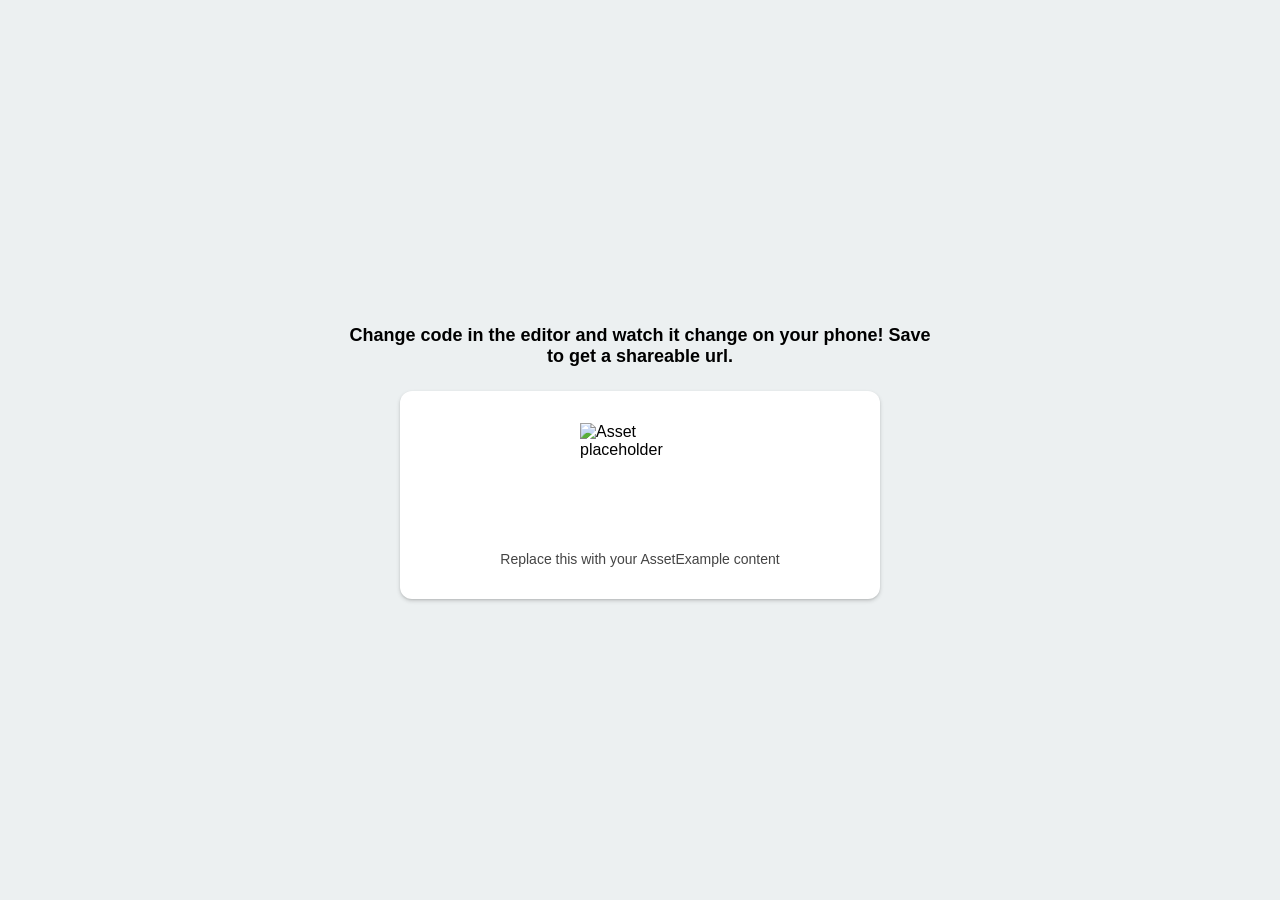
==== index.html @ 49561704 "Add initial HTML structure and styles for the app" ====
<!DOCTYPE html>
<html lang="en">
<head>
  <meta charset="UTF-8" />
  <meta name="viewport" content="width=device-width, initial-scale=1.0" />
  <title>My App</title>
  <style>
    /* Reset-ish */
    * {
      box-sizing: border-box;
    }
    html, body {
      margin: 0;
      padding: 0;
      height: 100%;
    }

    /* Equivalent of: container { flex:1, justifyContent:'center', backgroundColor:'#ecf0f1', padding:8 } */
    .container {
      min-height: 100vh;
      display: flex;
      flex-direction: column;
      justify-content: center;
      align-items: center;
      background-color: #ecf0f1;
      padding: 8px;
      font-family: -apple-system, BlinkMacSystemFont, "Segoe UI", Roboto, Helvetica, Arial, sans-serif;
    }

    /* Equivalent of: paragraph { margin:24, fontSize:18, fontWeight:'bold', textAlign:'center' } */
    .paragraph {
      margin: 24px;
      font-size: 18px;
      font-weight: bold;
      text-align: center;
      max-width: 600px;
    }

    /* Equivalent of react-native-paper's <Card> */
    .card {
      background-color: #ffffff;
      border-radius: 12px;
      padding: 16px;
      width: 100%;
      max-width: 480px;
      box-shadow: 0 2px 4px rgba(0, 0, 0, 0.15), 0 1px 2px rgba(0, 0, 0, 0.1);
    }

    /* Placeholder styling for the AssetExample content — replace with your real markup */
    .asset-example {
      display: flex;
      flex-direction: column;
      align-items: center;
      gap: 8px;
      padding: 16px;
    }
    .asset-example img {
      width: 120px;
      height: 120px;
      object-fit: contain;
    }
    .asset-example p {
      margin: 0;
      font-size: 14px;
      color: #444;
      text-align: center;
    }
  </style>
</head>
<body>
  <div class="container">
    <p class="paragraph">
      Change code in the editor and watch it change on your phone! Save to get a shareable url.
    </p>

    <div class="card">
      <!--
        TODO: This is a placeholder for your <AssetExample /> component.
        Paste the markup/logic from components/AssetExample.js here,
        translated from React Native (Image, Text, View) to HTML
        (img, p, div). Send me that file's contents and I can do the
        conversion for you directly.
      -->
      <div class="asset-example">
        <img src="https://via.placeholder.com/120?text=Asset" alt="Asset placeholder" />
        <p>Replace this with your AssetExample content</p>
      </div>
    </div>
  </div>
</body>
</html>
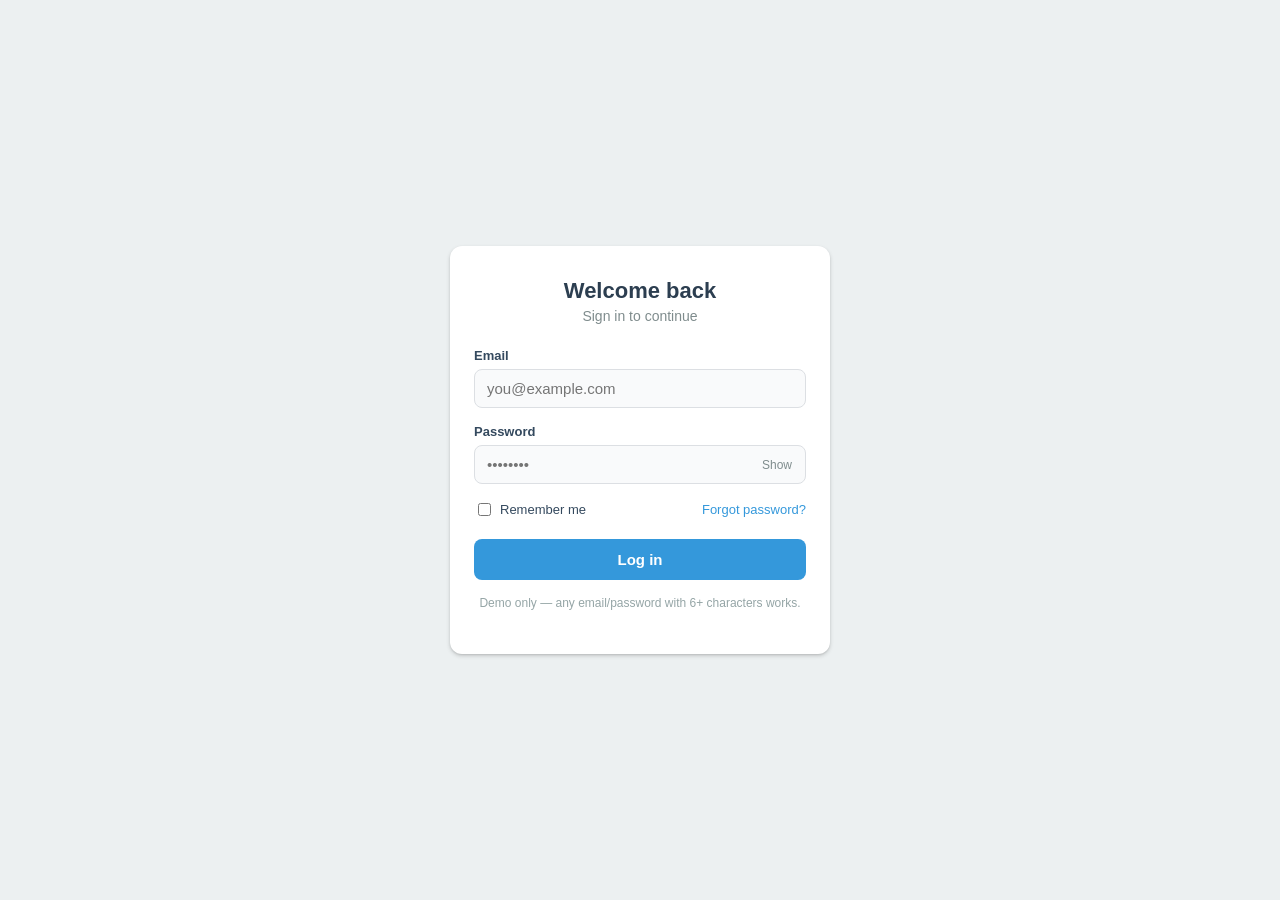
==== commit 0a800f60: "Enhance login functionality and UI Updated the title and added a login form with error handling and " ====
--- a/index.html
+++ b/index.html
@@ -3,9 +3,8 @@
 <head>
   <meta charset="UTF-8" />
   <meta name="viewport" content="width=device-width, initial-scale=1.0" />
-  <title>My App</title>
+  <title>My App — Login</title>
   <style>
-    /* Reset-ish */
     * {
       box-sizing: border-box;
     }
@@ -15,7 +14,6 @@
       height: 100%;
     }
 
-    /* Equivalent of: container { flex:1, justifyContent:'center', backgroundColor:'#ecf0f1', padding:8 } */
     .container {
       min-height: 100vh;
       display: flex;
@@ -27,65 +25,363 @@
       font-family: -apple-system, BlinkMacSystemFont, "Segoe UI", Roboto, Helvetica, Arial, sans-serif;
     }
 
-    /* Equivalent of: paragraph { margin:24, fontSize:18, fontWeight:'bold', textAlign:'center' } */
-    .paragraph {
-      margin: 24px;
-      font-size: 18px;
-      font-weight: bold;
-      text-align: center;
-      max-width: 600px;
-    }
-
-    /* Equivalent of react-native-paper's <Card> */
     .card {
       background-color: #ffffff;
       border-radius: 12px;
-      padding: 16px;
+      padding: 32px 24px;
       width: 100%;
-      max-width: 480px;
+      max-width: 380px;
       box-shadow: 0 2px 4px rgba(0, 0, 0, 0.15), 0 1px 2px rgba(0, 0, 0, 0.1);
     }
 
-    /* Placeholder styling for the AssetExample content — replace with your real markup */
-    .asset-example {
+    .title {
+      margin: 0 0 4px;
+      font-size: 22px;
+      font-weight: bold;
+      text-align: center;
+      color: #2c3e50;
+    }
+
+    .subtitle {
+      margin: 0 0 24px;
+      font-size: 14px;
+      text-align: center;
+      color: #7f8c8d;
+    }
+
+    .field {
+      margin-bottom: 16px;
+    }
+
+    .field label {
+      display: block;
+      font-size: 13px;
+      font-weight: 600;
+      color: #34495e;
+      margin-bottom: 6px;
+    }
+
+    .input-wrap {
+      position: relative;
+    }
+
+    .field input {
+      width: 100%;
+      padding: 10px 12px;
+      font-size: 15px;
+      border: 1px solid #dcdfe3;
+      border-radius: 8px;
+      background-color: #f9fafb;
+      outline: none;
+      transition: border-color 0.15s ease;
+    }
+
+    .field input:focus {
+      border-color: #3498db;
+      background-color: #ffffff;
+    }
+
+    .field input.error {
+      border-color: #e74c3c;
+    }
+
+    .toggle-visibility {
+      position: absolute;
+      right: 10px;
+      top: 50%;
+      transform: translateY(-50%);
+      background: none;
+      border: none;
+      cursor: pointer;
+      font-size: 12px;
+      color: #7f8c8d;
+      padding: 4px;
+    }
+
+    .row {
       display: flex;
-      flex-direction: column;
       align-items: center;
-      gap: 8px;
-      padding: 16px;
-    }
-    .asset-example img {
-      width: 120px;
-      height: 120px;
-      object-fit: contain;
-    }
-    .asset-example p {
-      margin: 0;
+      justify-content: space-between;
+      margin-bottom: 20px;
+      font-size: 13px;
+    }
+
+    .remember {
+      display: flex;
+      align-items: center;
+      gap: 6px;
+      color: #34495e;
+    }
+
+    .forgot-link {
+      color: #3498db;
+      text-decoration: none;
+      cursor: pointer;
+      background: none;
+      border: none;
+      font-size: 13px;
+      padding: 0;
+    }
+    .forgot-link:hover {
+      text-decoration: underline;
+    }
+
+    .error-message {
+      background-color: #fdecea;
+      color: #c0392b;
+      font-size: 13px;
+      padding: 8px 12px;
+      border-radius: 8px;
+      margin-bottom: 16px;
+      display: none;
+    }
+    .error-message.visible {
+      display: block;
+    }
+
+    button.submit {
+      width: 100%;
+      padding: 12px;
+      font-size: 15px;
+      font-weight: 600;
+      color: #ffffff;
+      background-color: #3498db;
+      border: none;
+      border-radius: 8px;
+      cursor: pointer;
+      transition: background-color 0.15s ease;
+    }
+    button.submit:hover {
+      background-color: #2f88c4;
+    }
+    button.submit:active {
+      background-color: #2874a6;
+    }
+    button.submit:disabled {
+      background-color: #a9cbe0;
+      cursor: not-allowed;
+    }
+
+    .hint {
+      margin-top: 16px;
+      font-size: 12px;
+      text-align: center;
+      color: #95a5a6;
+    }
+
+    /* Logged-in view */
+    .welcome-card {
+      text-align: center;
+    }
+    .avatar {
+      width: 64px;
+      height: 64px;
+      border-radius: 50%;
+      background-color: #3498db;
+      color: #fff;
+      display: flex;
+      align-items: center;
+      justify-content: center;
+      font-size: 24px;
+      font-weight: bold;
+      margin: 0 auto 16px;
+    }
+    .welcome-title {
+      font-size: 20px;
+      font-weight: bold;
+      color: #2c3e50;
+      margin: 0 0 4px;
+    }
+    .welcome-email {
       font-size: 14px;
-      color: #444;
-      text-align: center;
+      color: #7f8c8d;
+      margin: 0 0 24px;
+    }
+    button.logout {
+      width: 100%;
+      padding: 10px;
+      font-size: 14px;
+      font-weight: 600;
+      color: #e74c3c;
+      background-color: #fdecea;
+      border: none;
+      border-radius: 8px;
+      cursor: pointer;
+    }
+    button.logout:hover {
+      background-color: #fadbd8;
+    }
+
+    [hidden] {
+      display: none !important;
     }
   </style>
 </head>
 <body>
   <div class="container">
-    <p class="paragraph">
-      Change code in the editor and watch it change on your phone! Save to get a shareable url.
-    </p>
-
-    <div class="card">
-      <!--
-        TODO: This is a placeholder for your <AssetExample /> component.
-        Paste the markup/logic from components/AssetExample.js here,
-        translated from React Native (Image, Text, View) to HTML
-        (img, p, div). Send me that file's contents and I can do the
-        conversion for you directly.
-      -->
-      <div class="asset-example">
-        <img src="https://via.placeholder.com/120?text=Asset" alt="Asset placeholder" />
-        <p>Replace this with your AssetExample content</p>
-      </div>
+
+    <!-- Login view -->
+    <div class="card" id="loginCard">
+      <p class="title">Welcome back</p>
+      <p class="subtitle">Sign in to continue</p>
+
+      <div class="error-message" id="formError"></div>
+
+      <form id="loginForm" novalidate>
+        <div class="field">
+          <label for="email">Email</label>
+          <input type="email" id="email" placeholder="you@example.com" autocomplete="username" />
+        </div>
+
+        <div class="field">
+          <label for="password">Password</label>
+          <div class="input-wrap">
+            <input type="password" id="password" placeholder="••••••••" autocomplete="current-password" />
+            <button type="button" class="toggle-visibility" id="togglePassword">Show</button>
+          </div>
+        </div>
+
+        <div class="row">
+          <label class="remember">
+            <input type="checkbox" id="rememberMe" />
+            Remember me
+          </label>
+          <button type="button" class="forgot-link" id="forgotLink">Forgot password?</button>
+        </div>
+
+        <button type="submit" class="submit" id="submitBtn">Log in</button>
+      </form>
+
+      <p class="hint">Demo only — any email/password with 6+ characters works.</p>
     </div>
+
+    <!-- Logged-in view -->
+    <div class="card welcome-card" id="welcomeCard" hidden>
+      <div class="avatar" id="avatarInitial">?</div>
+      <p class="welcome-title">You're logged in</p>
+      <p class="welcome-email" id="welcomeEmail"></p>
+      <button class="logout" id="logoutBtn">Log out</button>
+    </div>
+
   </div>
+
+  <script>
+    const loginCard = document.getElementById('loginCard');
+    const welcomeCard = document.getElementById('welcomeCard');
+    const loginForm = document.getElementById('loginForm');
+    const emailInput = document.getElementById('email');
+    const passwordInput = document.getElementById('password');
+    const togglePasswordBtn = document.getElementById('togglePassword');
+    const submitBtn = document.getElementById('submitBtn');
+    const formError = document.getElementById('formError');
+    const forgotLink = document.getElementById('forgotLink');
+    const logoutBtn = document.getElementById('logoutBtn');
+    const welcomeEmail = document.getElementById('welcomeEmail');
+    const avatarInitial = document.getElementById('avatarInitial');
+    const rememberMe = document.getElementById('rememberMe');
+
+    const STORAGE_KEY = 'demoLoggedInUser';
+
+    function showError(message) {
+      formError.textContent = message;
+      formError.classList.add('visible');
+    }
+
+    function clearError() {
+      formError.textContent = '';
+      formError.classList.remove('visible');
+      emailInput.classList.remove('error');
+      passwordInput.classList.remove('error');
+    }
+
+    function isValidEmail(value) {
+      return /^[^\s@]+@[^\s@]+\.[^\s@]+$/.test(value);
+    }
+
+    function showWelcome(email) {
+      welcomeEmail.textContent = email;
+      avatarInitial.textContent = email.charAt(0).toUpperCase();
+      loginCard.hidden = true;
+      welcomeCard.hidden = false;
+    }
+
+    function showLogin() {
+      welcomeCard.hidden = true;
+      loginCard.hidden = false;
+      loginForm.reset();
+      clearError();
+    }
+
+    // Restore session on page load (persists across refresh, per-browser only)
+    try {
+      const saved = localStorage.getItem(STORAGE_KEY);
+      if (saved) {
+        showWelcome(saved);
+      }
+    } catch (e) {
+      // localStorage unavailable (private browsing, etc.) — ignore, just show login
+    }
+
+    togglePasswordBtn.addEventListener('click', () => {
+      const isPassword = passwordInput.type === 'password';
+      passwordInput.type = isPassword ? 'text' : 'password';
+      togglePasswordBtn.textContent = isPassword ? 'Hide' : 'Show';
+    });
+
+    forgotLink.addEventListener('click', () => {
+      showError('Password reset isn\'t wired up in this demo yet.');
+    });
+
+    loginForm.addEventListener('submit', (e) => {
+      e.preventDefault();
+      clearError();
+
+      const email = emailInput.value.trim();
+      const password = passwordInput.value;
+      let hasError = false;
+
+      if (!isValidEmail(email)) {
+        emailInput.classList.add('error');
+        hasError = true;
+      }
+      if (password.length < 6) {
+        passwordInput.classList.add('error');
+        hasError = true;
+      }
+
+      if (hasError) {
+        showError('Enter a valid email and a password of at least 6 characters.');
+        return;
+      }
+
+      submitBtn.disabled = true;
+      submitBtn.textContent = 'Logging in…';
+
+      // Simulate a network request
+      setTimeout(() => {
+        submitBtn.disabled = false;
+        submitBtn.textContent = 'Log in';
+
+        if (rememberMe.checked) {
+          try {
+            localStorage.setItem(STORAGE_KEY, email);
+          } catch (e) {
+            // ignore storage errors
+          }
+        }
+
+        showWelcome(email);
+      }, 600);
+    });
+
+    logoutBtn.addEventListener('click', () => {
+      try {
+        localStorage.removeItem(STORAGE_KEY);
+      } catch (e) {
+        // ignore storage errors
+      }
+      showLogin();
+    });
+  </script>
 </body>
 </html>
